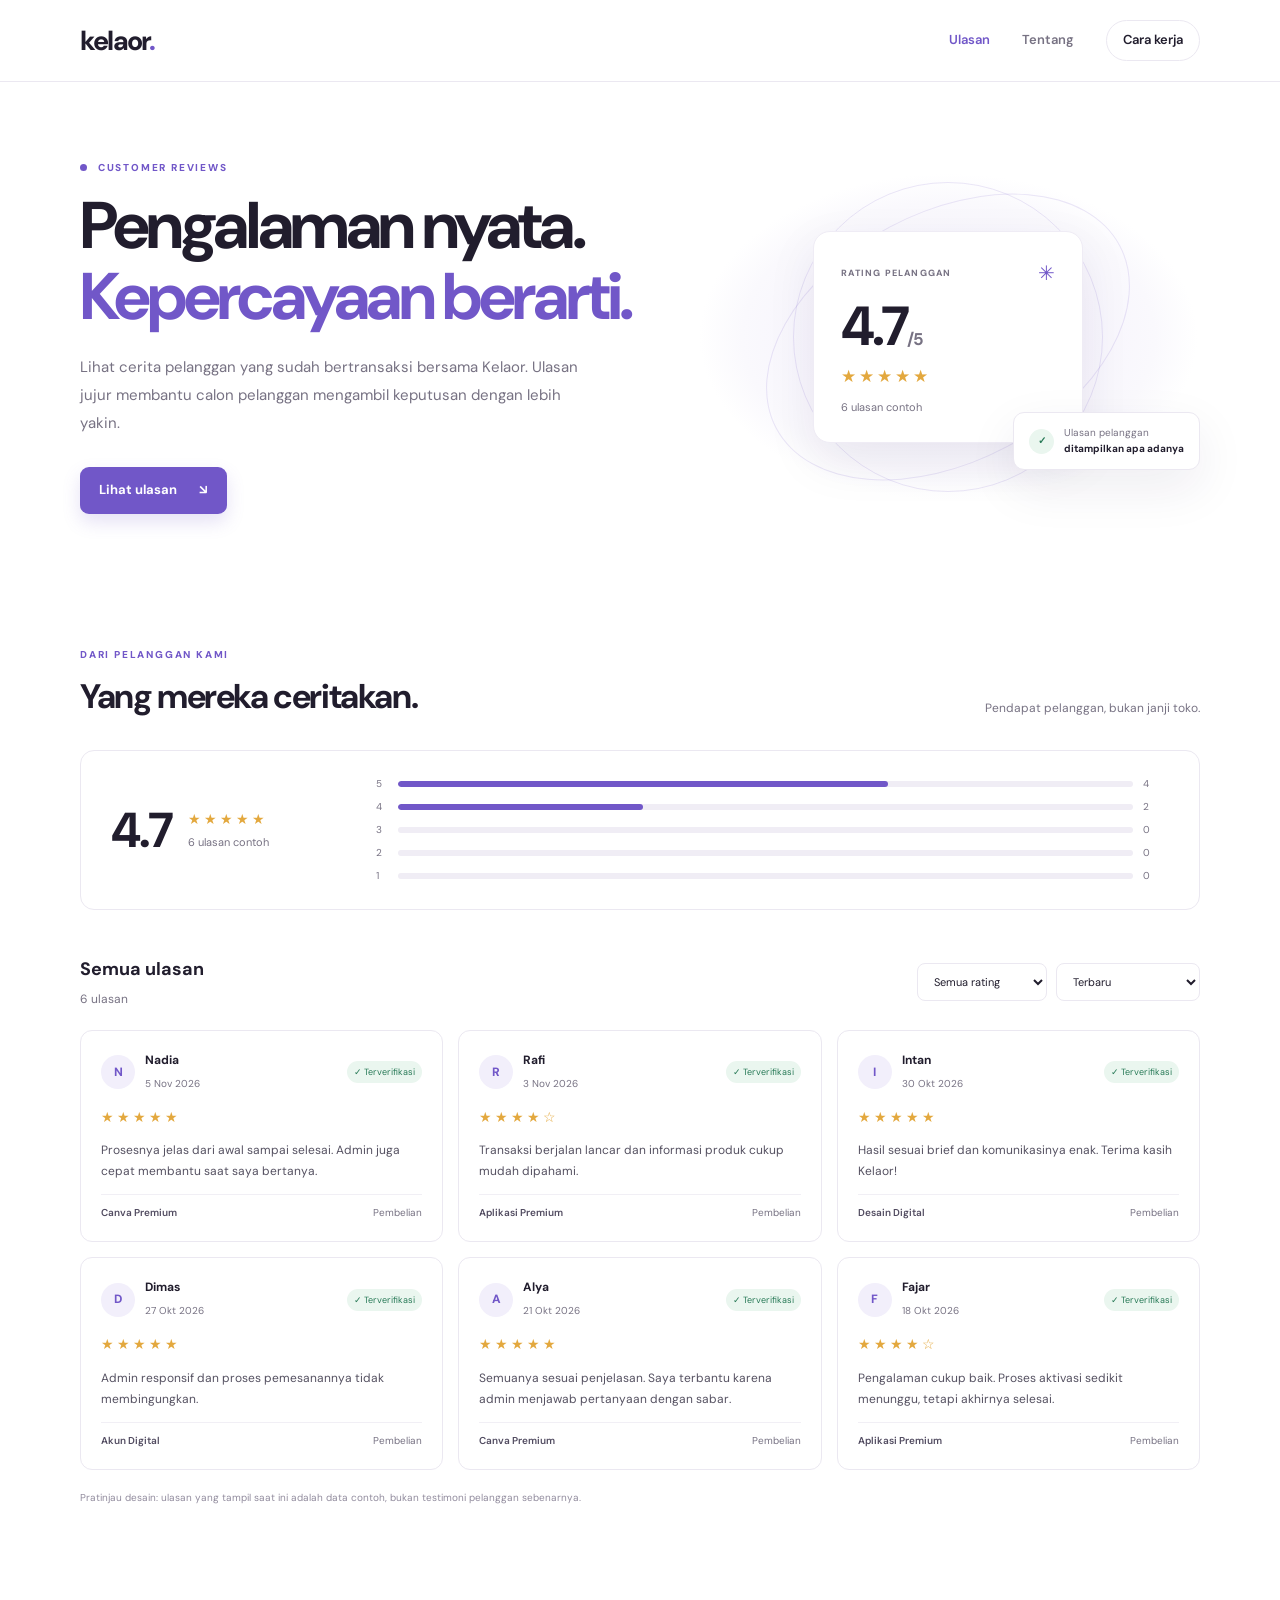
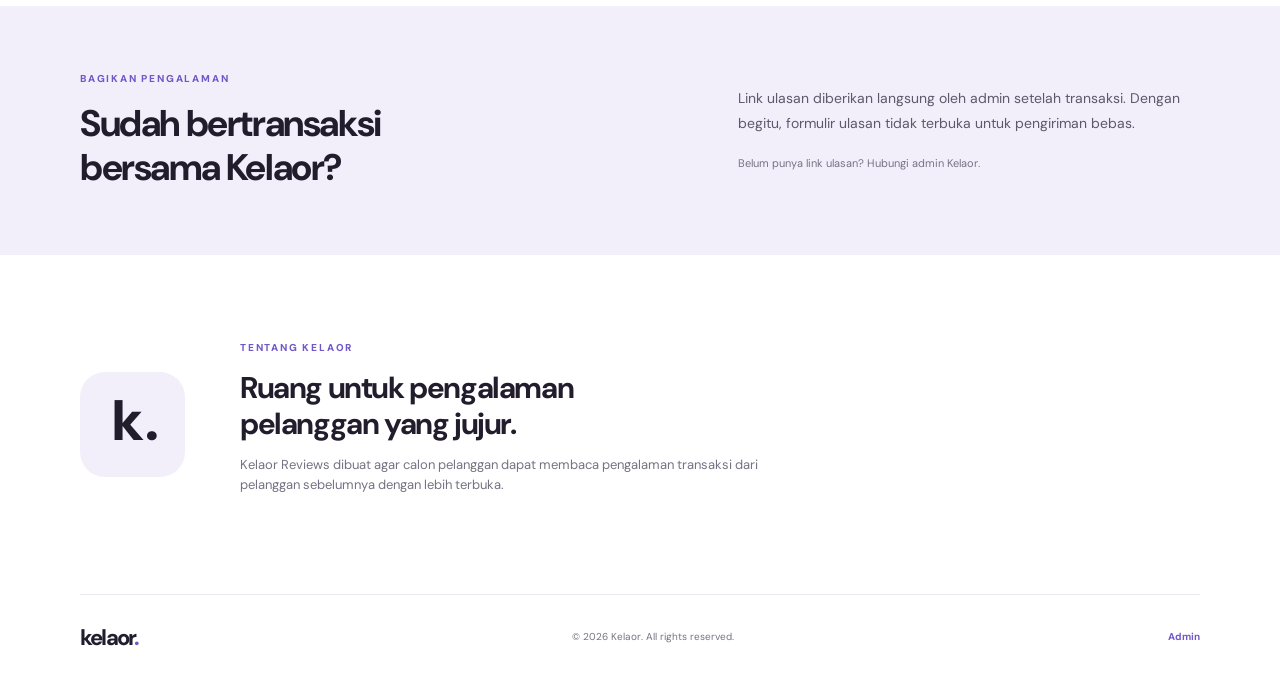
==== index.html @ 6e0f7c02 "Add files via upload" ====
<!doctype html>
<html lang="id">
<head>
  <meta charset="utf-8">
  <meta name="viewport" content="width=device-width, initial-scale=1">
  <meta name="theme-color" content="#7157c8">
  <meta name="description" content="Baca pengalaman pelanggan Kelaor dan lihat ulasan transaksi digital.">
  <title>Ulasan Pelanggan — Kelaor</title>
  <link rel="preconnect" href="https://fonts.googleapis.com">
  <link rel="preconnect" href="https://fonts.gstatic.com" crossorigin>
  <link href="https://fonts.googleapis.com/css2?family=DM+Sans:wght@400;500;600;700;800&display=swap" rel="stylesheet">
  <link rel="stylesheet" href="css/style.css">
  <script src="js/data.js" defer></script>
  <script src="js/reviews.js" defer></script>
</head>
<body>
  <header class="site-header">
    <a class="brand" href="index.html" aria-label="Kelaor, halaman utama">kelaor<span>.</span></a>
    <nav class="header-nav" aria-label="Navigasi utama">
      <a class="active" href="#ulasan">Ulasan</a>
      <a href="#tentang">Tentang</a>
      <a class="nav-cta" href="#cara-kerja">Cara kerja</a>
    </nav>
  </header>

  <main>
    <section class="hero page-wrap">
      <div class="hero-copy">
        <p class="eyebrow"><span class="eyebrow-dot"></span> CUSTOMER REVIEWS</p>
        <h1>Pengalaman nyata.<br><span>Kepercayaan berarti.</span></h1>
        <p class="hero-description">Lihat cerita pelanggan yang sudah bertransaksi bersama Kelaor. Ulasan jujur membantu calon pelanggan mengambil keputusan dengan lebih yakin.</p>
        <a class="button button-primary" href="#ulasan">Lihat ulasan <span aria-hidden="true">↘</span></a>
      </div>
      <div class="hero-art" aria-label="Ringkasan penilaian pelanggan">
        <div class="art-orbit orbit-one"></div>
        <div class="art-orbit orbit-two"></div>
        <div class="rating-card">
          <div class="rating-card-top"><span class="mini-label">RATING PELANGGAN</span><span class="rating-icon">✳</span></div>
          <div class="rating-number" id="hero-average">—<span>/5</span></div>
          <div class="stars stars-large" aria-label="Rating rata-rata">★★★★★</div>
          <p id="hero-count">Memuat ulasan...</p>
        </div>
        <div class="floating-note"><span class="note-check">✓</span><span>Ulasan pelanggan<br><strong>ditampilkan apa adanya</strong></span></div>
      </div>
    </section>

    <section class="page-wrap review-section" id="ulasan">
      <div class="section-heading">
        <div><p class="eyebrow">DARI PELANGGAN KAMI</p><h2>Yang mereka ceritakan.</h2></div>
        <span class="section-side-note">Pendapat pelanggan, bukan janji toko.</span>
      </div>

      <div class="review-summary">
        <div class="summary-score">
          <strong id="average-rating">—</strong>
          <div><div class="stars">★★★★★</div><span id="total-reviews">Memuat...</span></div>
        </div>
        <div class="rating-bars" id="rating-bars" aria-label="Distribusi rating"></div>
      </div>

      <div class="reviews-toolbar">
        <div><h3>Semua ulasan</h3><span class="muted" id="result-count">—</span></div>
        <div class="toolbar-controls">
          <label class="sr-only" for="rating-filter">Filter rating</label>
          <select id="rating-filter">
            <option value="all">Semua rating</option>
            <option value="5">5 bintang</option><option value="4">4 bintang</option>
            <option value="3">3 bintang</option><option value="2">2 bintang</option>
            <option value="1">1 bintang</option>
          </select>
          <label class="sr-only" for="sort-reviews">Urutkan ulasan</label>
          <select id="sort-reviews">
            <option value="newest">Terbaru</option>
            <option value="highest">Rating tertinggi</option>
            <option value="lowest">Rating terendah</option>
          </select>
        </div>
      </div>
      <div class="review-grid" id="review-list" aria-live="polite"></div>
      <p class="empty-state hidden" id="empty-state">Belum ada ulasan untuk filter ini.</p>
      <p class="demo-note">Pratinjau desain: ulasan yang tampil saat ini adalah data contoh, bukan testimoni pelanggan sebenarnya.</p>
    </section>

    <section class="how-section" id="cara-kerja">
      <div class="page-wrap how-inner">
        <div><p class="eyebrow">BAGIKAN PENGALAMAN</p><h2>Sudah bertransaksi<br>bersama Kelaor?</h2></div>
        <div class="how-copy"><p>Link ulasan diberikan langsung oleh admin setelah transaksi. Dengan begitu, formulir ulasan tidak terbuka untuk pengiriman bebas.</p><span class="muted">Belum punya link ulasan? Hubungi admin Kelaor.</span></div>
      </div>
    </section>

    <section class="page-wrap about-section" id="tentang">
      <div class="about-mark">k .<span></span></div>
      <div><p class="eyebrow">TENTANG KELAOR</p><h2>Ruang untuk pengalaman<br>pelanggan yang jujur.</h2><p class="about-text">Kelaor Reviews dibuat agar calon pelanggan dapat membaca pengalaman transaksi dari pelanggan sebelumnya dengan lebih terbuka.</p></div>
    </section>
  </main>

  <footer class="site-footer page-wrap"><a class="brand" href="#">kelaor<span>.</span></a><span>© <span id="year"></span> Kelaor. All rights reserved.</span><a href="admin.html">Admin</a></footer>
</body>
</html>
---- css/style.css ----
/* Kelaor Reviews — Fase 1 frontend */
:root{--ink:#211d2d;--muted:#777283;--purple:#7157c8;--purple-dark:#5d43b3;--lavender:#f2effb;--line:#ebe8f1;--surface:#fff;--soft:#faf9fc;--green:#287a57;--green-bg:#eaf6ef;--amber:#e3a83e;--shadow:0 18px 50px rgba(43,31,76,.08)}
*{box-sizing:border-box}html{scroll-behavior:smooth}body{margin:0;background:var(--surface);color:var(--ink);font-family:"DM Sans",Arial,sans-serif;font-size:15px;line-height:1.6}a{color:inherit;text-decoration:none}button,input,textarea,select{font:inherit}.page-wrap{width:min(1120px,calc(100% - 48px));margin-inline:auto}.site-header{height:82px;padding:0 max(24px,calc((100vw - 1120px)/2));display:flex;align-items:center;justify-content:space-between;border-bottom:1px solid var(--line);background:#fff}.brand{font-size:27px;font-weight:800;letter-spacing:-1.8px}.brand span,.about-mark span{color:var(--purple)}.header-nav{display:flex;align-items:center;gap:32px;font-size:13px;font-weight:600;color:var(--muted)}.header-nav a:hover,.header-nav .active{color:var(--purple)}.header-nav .nav-cta{border:1px solid var(--line);border-radius:99px;padding:9px 16px;color:var(--ink)}
.hero{min-height:510px;display:grid;grid-template-columns:1.05fr .95fr;align-items:center;gap:60px;padding-block:76px}.eyebrow{margin:0 0 14px;color:var(--purple);font-size:10px;font-weight:800;letter-spacing:1.8px}.eyebrow-dot{display:inline-block;width:7px;height:7px;background:var(--purple);border-radius:50%;margin-right:7px}.hero h1,.form-intro h1{font-size:clamp(42px,5.2vw,66px);line-height:1.08;letter-spacing:-3.4px;margin:0 0 22px;font-weight:700}.hero h1 span{color:var(--purple)}.hero-description{max-width:500px;color:var(--muted);font-size:15px;line-height:1.85;margin:0 0 30px}.button{display:inline-flex;align-items:center;justify-content:center;gap:22px;border:0;border-radius:9px;padding:13px 19px;font-size:13px;font-weight:700;cursor:pointer;transition:.2s}.button-primary{background:var(--purple);color:white;box-shadow:0 8px 18px rgba(113,87,200,.18)}.button-primary:hover{background:var(--purple-dark);transform:translateY(-1px)}.button-outline{background:white;color:var(--ink);border:1px solid var(--line)}.button-full{width:100%}
.hero-art{height:330px;position:relative;display:grid;place-items:center;background:radial-gradient(ellipse at center,#f1edfc 0%,#faf9fd 58%,transparent 70%)}.art-orbit{position:absolute;border:1px solid rgba(113,87,200,.14);border-radius:50%;width:310px;height:310px}.orbit-two{width:390px;height:250px;transform:rotate(-28deg)}.rating-card{position:relative;width:270px;padding:25px 27px;background:white;border:1px solid #efecf5;border-radius:17px;box-shadow:var(--shadow)}.rating-card-top{display:flex;justify-content:space-between;align-items:center}.mini-label{font-size:9px;letter-spacing:1.2px;color:var(--muted);font-weight:800}.rating-icon{color:var(--purple);font-size:20px}.rating-number{font-size:55px;letter-spacing:-3px;font-weight:700;line-height:1.35}.rating-number span{font-size:17px;color:var(--muted);letter-spacing:0}.stars{color:var(--amber);letter-spacing:3px;font-size:14px}.stars-large{font-size:17px}.rating-card p{font-size:11px;color:var(--muted);margin:9px 0 0}.floating-note{position:absolute;right:0;bottom:32px;display:flex;align-items:center;gap:10px;padding:12px 15px;background:white;border:1px solid var(--line);border-radius:11px;box-shadow:var(--shadow);font-size:10px;color:var(--muted)}.floating-note strong{color:var(--ink)}.note-check{width:25px;height:25px;display:grid;place-items:center;border-radius:50%;background:var(--green-bg);color:var(--green);font-weight:800}
.review-section{padding-block:55px 90px}.section-heading,.reviews-toolbar,.admin-section-heading{display:flex;justify-content:space-between;align-items:end;gap:20px}.section-heading h2,.how-inner h2,.about-section h2,.admin-section h2{font-size:34px;line-height:1.2;letter-spacing:-1.4px;margin:0}.section-side-note,.muted{font-size:12px;color:var(--muted)}.review-summary{margin-top:32px;padding:25px 30px;border:1px solid var(--line);border-radius:14px;display:grid;grid-template-columns:230px 1fr;gap:35px;align-items:center}.summary-score{display:flex;align-items:center;gap:16px}.summary-score>strong{font-size:49px;letter-spacing:-2px}.summary-score span{display:block;color:var(--muted);font-size:11px;margin-top:3px}.rating-bars{display:grid;gap:7px}.rating-row{display:grid;grid-template-columns:12px 1fr 26px;gap:10px;align-items:center;font-size:10px;color:var(--muted)}.bar-track{height:6px;background:#f0edf5;border-radius:99px;overflow:hidden}.bar-fill{height:100%;background:var(--purple);border-radius:99px}.reviews-toolbar{margin-top:45px;align-items:center}.reviews-toolbar h3{font-size:18px;margin:0 0 2px}.toolbar-controls{display:flex;gap:9px}.toolbar-controls select{border:1px solid var(--line);background:white;color:var(--ink);border-radius:8px;padding:10px 30px 10px 12px;font-size:11px;outline-color:var(--purple)}.review-grid{display:grid;grid-template-columns:repeat(3,1fr);gap:15px;margin-top:20px}.review-card{border:1px solid var(--line);border-radius:12px;padding:20px;min-height:190px;display:flex;flex-direction:column;gap:12px;transition:.2s}.review-card:hover{border-color:#d8d0ef;box-shadow:0 10px 30px rgba(43,31,76,.05)}.review-card-top{display:flex;justify-content:space-between;align-items:center;gap:10px}.customer{display:flex;align-items:center;gap:10px}.avatar{width:34px;height:34px;border-radius:50%;display:grid;place-items:center;background:var(--lavender);color:var(--purple);font-size:12px;font-weight:800}.customer strong{display:block;font-size:12px}.customer small,.review-date{font-size:10px;color:var(--muted)}.verified{font-size:9px;color:var(--green);background:var(--green-bg);border-radius:99px;padding:4px 7px;white-space:nowrap}.review-comment{font-size:12px;color:#555161;line-height:1.75;margin:0;flex:1}.review-card-footer{padding-top:10px;border-top:1px solid #f1eff5;display:flex;justify-content:space-between;gap:10px;font-size:10px;color:var(--muted)}.review-card-footer strong{font-weight:600;color:#514b60}.empty-state{text-align:center;color:var(--muted);padding:35px}.hidden{display:none!important}.demo-note{font-size:10px;color:#918b9d;margin-top:20px}
.how-section{background:var(--lavender);padding:65px 0}.how-inner{display:grid;grid-template-columns:1fr .8fr;gap:80px;align-items:center}.how-inner h2{font-size:37px}.how-copy p{font-size:14px;color:#5e586b;line-height:1.8;margin-top:0}.how-copy .muted{font-size:11px}.about-section{display:flex;align-items:center;gap:55px;padding-block:85px}.about-mark{width:105px;height:105px;border-radius:25px;background:var(--lavender);display:grid;place-items:center;font-size:57px;font-weight:800;letter-spacing:-5px;color:var(--ink);flex:none}.about-section h2{font-size:30px}.about-text{max-width:560px;color:var(--muted);font-size:13px}.site-footer{min-height:85px;border-top:1px solid var(--line);display:flex;align-items:center;justify-content:space-between;color:var(--muted);font-size:10px}.site-footer .brand{color:var(--ink);font-size:22px}.site-footer>a:last-child{color:var(--purple);font-weight:700}
.form-page{background:var(--soft);min-height:100vh}.back-link{font-size:12px;color:var(--muted)}.form-shell{width:min(590px,calc(100% - 36px));margin:60px auto 85px}.form-intro{text-align:center;margin-bottom:30px}.form-intro h1{font-size:43px;letter-spacing:-2px;margin-bottom:12px}.form-intro>p:last-child{max-width:460px;margin:auto;color:var(--muted);font-size:13px}.review-form{background:white;border:1px solid var(--line);border-radius:16px;padding:28px;box-shadow:var(--shadow)}.form-demo-alert,.admin-preview-alert{padding:12px 14px;border-radius:8px;background:#fff7e8;color:#805d20;font-size:11px;line-height:1.6;margin-bottom:22px}.field{display:grid;gap:7px;margin-bottom:19px}.field label,.rating-field legend{font-size:12px;font-weight:700}.field input,.field textarea{width:100%;border:1px solid var(--line);border-radius:8px;padding:12px 13px;outline:none;font-size:12px;background:white;color:var(--ink)}.field input:focus,.field textarea:focus{border-color:var(--purple);box-shadow:0 0 0 3px rgba(113,87,200,.1)}.field textarea{resize:vertical}.field-hint{font-size:10px;color:var(--muted)}.rating-field{border:0;padding:0;margin:0 0 20px}.star-picker{display:flex;flex-direction:row-reverse;justify-content:flex-end;gap:4px;margin:7px 0}.star-picker input{position:absolute;opacity:0;pointer-events:none}.star-picker label{font-size:31px;color:#ddd8e8;cursor:pointer;line-height:1.4}.star-picker label:hover,.star-picker label:hover~label,.star-picker input:checked~label{color:var(--amber)}.star-picker input:focus-visible+label{outline:2px solid var(--purple);outline-offset:3px}.consent{display:flex;align-items:flex-start;gap:9px;color:var(--muted);font-size:10px;line-height:1.6;margin:18px 0}.consent input{accent-color:var(--purple);margin-top:3px}.form-feedback{font-size:11px;text-align:center;color:var(--green);margin-bottom:0}.form-page .site-footer{background:var(--soft)}.sr-only{position:absolute;width:1px;height:1px;padding:0;margin:-1px;overflow:hidden;clip:rect(0,0,0,0);white-space:nowrap;border:0}
.admin-page{background:#faf9fc;min-height:100vh}.admin-sidebar{position:fixed;inset:0 auto 0 0;width:225px;background:white;border-right:1px solid var(--line);padding:25px 18px;display:flex;flex-direction:column;z-index:2}.admin-sidebar .brand{padding:0 10px 40px}.sidebar-label{font-size:9px;font-weight:800;letter-spacing:1.4px;color:#a19bab;padding:0 10px}.sidebar-link{padding:11px 12px;border-radius:8px;color:var(--muted);font-size:13px;display:flex;gap:12px;align-items:center;margin:2px 0}.sidebar-link.selected{background:var(--lavender);color:var(--purple);font-weight:700}.sidebar-bottom{margin-top:auto;display:grid;gap:9px;padding:12px 10px;font-size:11px;color:var(--muted)}.sidebar-bottom a{color:var(--purple);font-weight:700}.sidebar-bottom span{font-size:9px}.admin-main{margin-left:225px;padding:32px clamp(22px,4vw,55px);max-width:1500px}.admin-topbar{display:flex;justify-content:space-between;align-items:center;margin-bottom:22px}.admin-topbar h1{font-size:30px;letter-spacing:-1px;margin:0}.admin-topbar .eyebrow{margin-bottom:4px}.admin-avatar{width:37px;height:37px;display:grid;place-items:center;border-radius:50%;background:var(--lavender);color:var(--purple);font-weight:800}.admin-preview-alert{max-width:900px}.stat-grid{display:grid;grid-template-columns:repeat(4,1fr);gap:13px}.stat-card{background:white;border:1px solid var(--line);border-radius:11px;padding:19px}.stat-card span{display:block;font-size:11px;color:var(--muted)}.stat-card strong{display:block;font-size:29px;letter-spacing:-1px;margin:8px 0 1px}.stat-card strong em{font-style:normal;color:var(--amber);font-size:18px}.stat-card small{font-size:9px;color:#a19bab}.admin-section{margin-top:42px}.admin-section-heading{margin-bottom:17px;align-items:center}.admin-section-heading h2{font-size:22px}.admin-section-heading .eyebrow{margin-bottom:5px}.admin-table-wrap{overflow-x:auto;background:white;border:1px solid var(--line);border-radius:11px}.admin-table{width:100%;border-collapse:collapse;text-align:left;white-space:nowrap}.admin-table th{background:#fcfbfd;color:#928b9e;font-size:9px;text-transform:uppercase;letter-spacing:.8px;padding:13px 16px}.admin-table td{padding:14px 16px;border-top:1px solid #f1eff5;font-size:11px}.admin-table td strong,.admin-table td small{display:block}.admin-table td small{font-size:9px;color:var(--muted);margin-top:3px}.status{padding:5px 8px;border-radius:99px;font-size:9px}.status-pending{background:#fff4df;color:#9a6b13}.status-approved{background:var(--green-bg);color:var(--green)}.table-action{border:0;background:none;color:var(--purple);font-size:10px;font-weight:700;cursor:pointer}.link-placeholder{display:flex;gap:16px;align-items:center;padding:22px;background:white;border:1px solid var(--line);border-radius:11px}.link-placeholder-icon{width:42px;height:42px;display:grid;place-items:center;border-radius:10px;background:var(--lavender);color:var(--purple);font-size:20px}.link-placeholder strong{font-size:12px}.link-placeholder p{font-size:11px;color:var(--muted);margin:3px 0 0;max-width:540px}
@media(max-width:800px){.hero{gap:25px;grid-template-columns:1fr  .85fr}.hero h1{font-size:48px}.hero-art{transform:scale(.9)}.review-grid{grid-template-columns:repeat(2,1fr)}.stat-grid{grid-template-columns:repeat(2,1fr)}.admin-sidebar{width:190px}.admin-main{margin-left:190px}.how-inner{gap:30px}}
@media(max-width:600px){.page-wrap{width:calc(100% - 36px)}.site-header{height:68px;padding-inline:18px}.brand{font-size:24px}.header-nav{gap:14px;font-size:11px}.header-nav a:nth-child(2){display:none}.header-nav .nav-cta{padding:7px 10px}.hero{display:flex;flex-direction:column;align-items:stretch;padding-block:58px 35px;gap:15px}.hero h1{font-size:46px;letter-spacing:-2.5px}.hero-description{font-size:13px}.hero-art{height:280px;transform:none}.art-orbit{width:260px;height:260px}.orbit-two{width:310px;height:210px}.rating-card{width:245px;padding:20px 23px}.floating-note{right:0;bottom:12px}.review-section{padding-block:40px 65px}.section-heading{align-items:start;flex-direction:column;gap:5px}.section-heading h2{font-size:29px}.review-summary{grid-template-columns:1fr;gap:20px;padding:20px}.summary-score>strong{font-size:42px}.reviews-toolbar{align-items:start;flex-direction:column;gap:13px;margin-top:35px}.toolbar-controls{width:100%}.toolbar-controls select{flex:1;min-width:0;padding:10px 7px;font-size:10px}.review-grid{grid-template-columns:1fr}.review-card{min-height:165px}.how-section{padding:48px 0}.how-inner{grid-template-columns:1fr;gap:15px}.how-inner h2{font-size:32px}.about-section{padding-block:60px;gap:20px;align-items:flex-start}.about-mark{width:65px;height:65px;border-radius:17px;font-size:38px}.about-section h2{font-size:24px}.about-text{font-size:11px}.site-footer{min-height:75px}.site-footer>span{font-size:9px}.form-shell{margin-top:42px}.form-intro h1{font-size:36px}.review-form{padding:20px}.admin-sidebar{position:static;width:auto;height:auto;padding:13px 18px;display:flex;flex-direction:row;align-items:center;gap:15px;border-right:0;border-bottom:1px solid var(--line)}.admin-sidebar .brand{padding:0}.sidebar-label,.sidebar-bottom{display:none}.sidebar-link{font-size:10px;padding:8px}.sidebar-link span{display:none}.admin-main{margin:0;padding:23px 16px}.admin-topbar h1{font-size:25px}.stat-grid{gap:8px}.stat-card{padding:13px}.stat-card strong{font-size:25px}.admin-section-heading{align-items:flex-start}.admin-section-heading .button{padding:10px;font-size:10px}.link-placeholder{align-items:flex-start;padding:15px}}
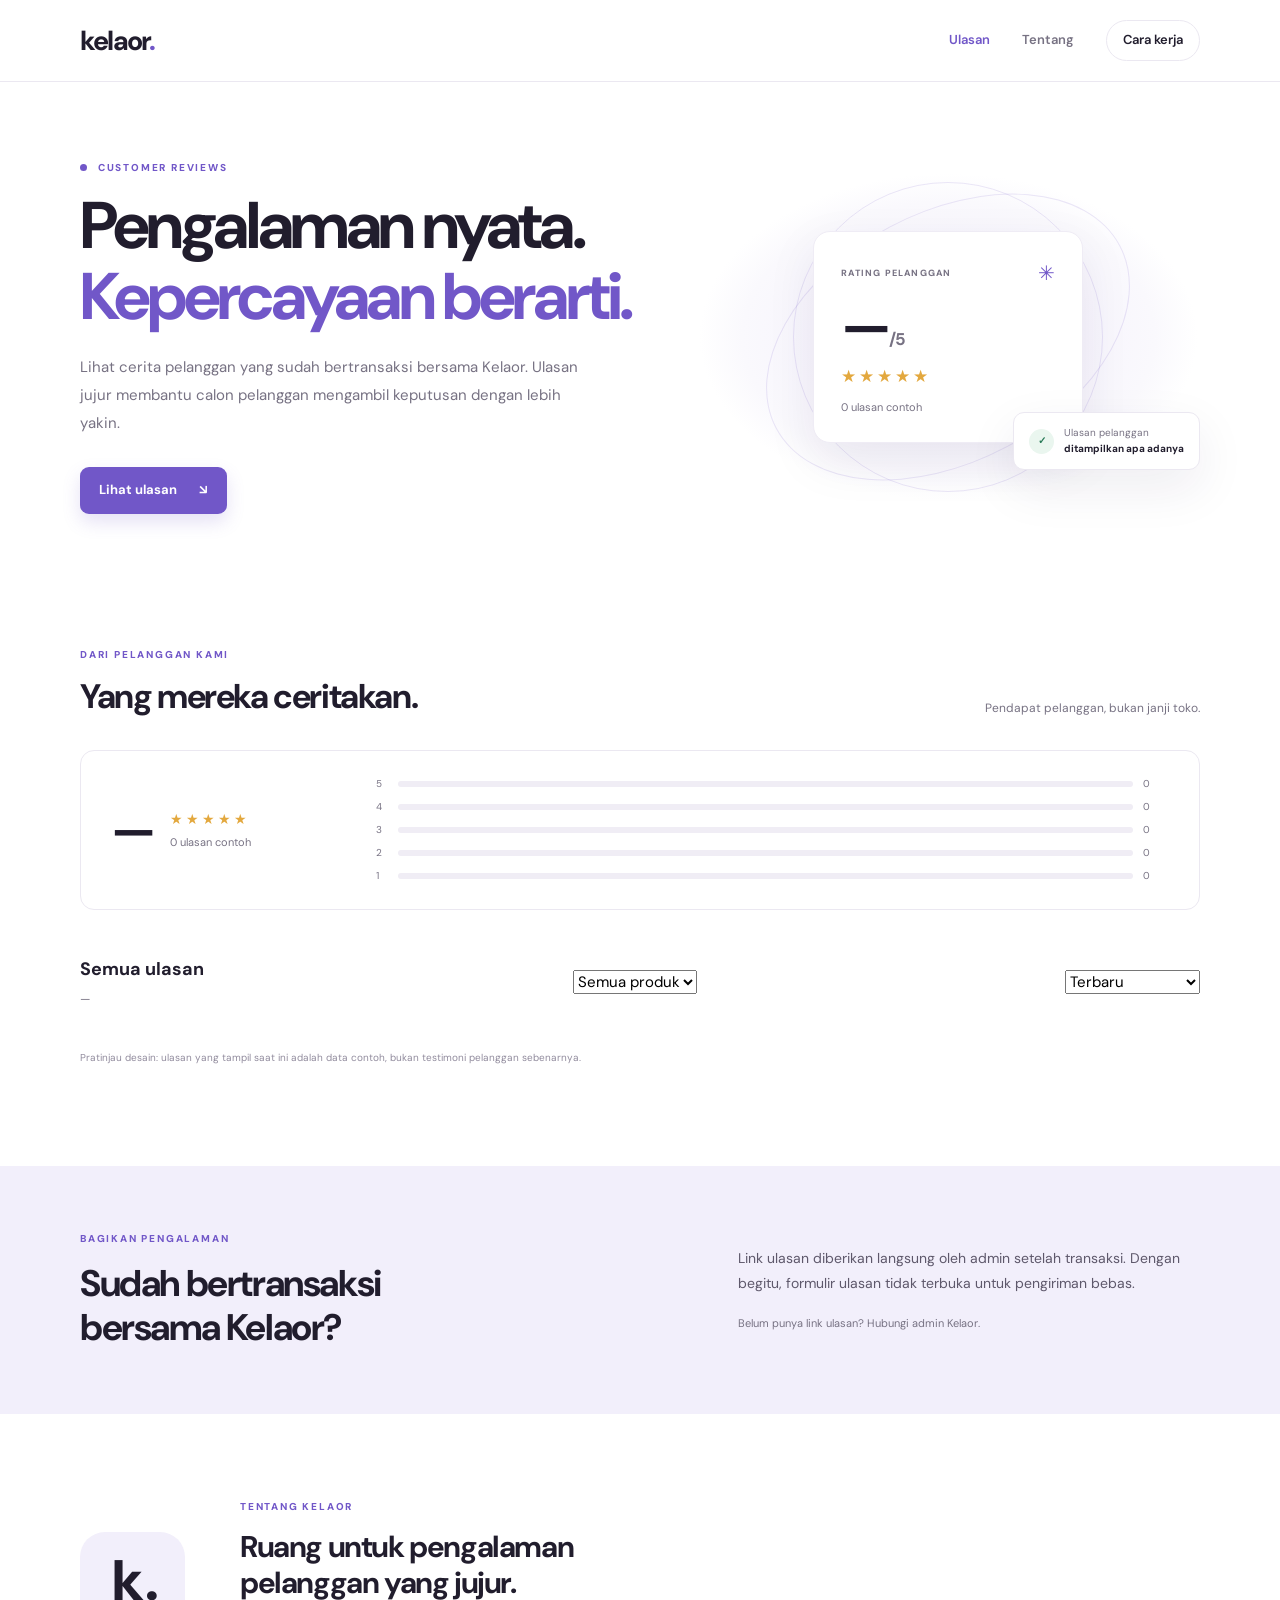
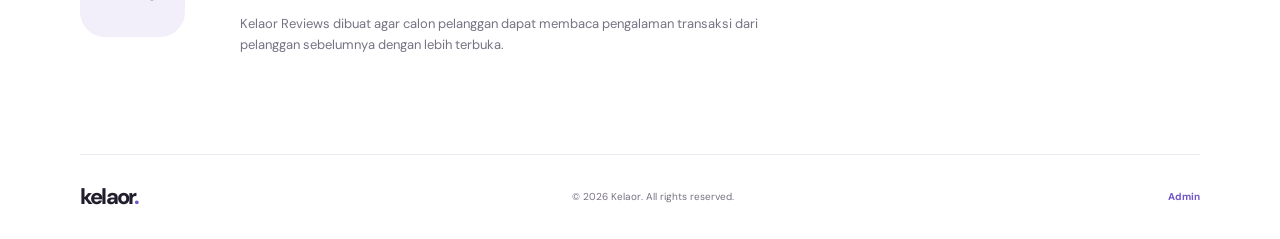
==== commit f7209c5a: "Update index.html" ====
--- a/index.html
+++ b/index.html
@@ -10,7 +10,6 @@
   <link rel="preconnect" href="https://fonts.gstatic.com" crossorigin>
   <link href="https://fonts.googleapis.com/css2?family=DM+Sans:wght@400;500;600;700;800&display=swap" rel="stylesheet">
   <link rel="stylesheet" href="css/style.css">
-  <script src="js/data.js" defer></script>
   <script src="js/reviews.js" defer></script>
 </head>
 <body>
@@ -60,14 +59,10 @@
 
       <div class="reviews-toolbar">
         <div><h3>Semua ulasan</h3><span class="muted" id="result-count">—</span></div>
-        <div class="toolbar-controls">
-          <label class="sr-only" for="rating-filter">Filter rating</label>
-          <select id="rating-filter">
-            <option value="all">Semua rating</option>
-            <option value="5">5 bintang</option><option value="4">4 bintang</option>
-            <option value="3">3 bintang</option><option value="2">2 bintang</option>
-            <option value="1">1 bintang</option>
-          </select>
+        <label class="sr-only" for="product-filter">Filter produk</label>
+        <select id="product-filter">
+        <option value="all">Semua produk</option>
+         </select>
           <label class="sr-only" for="sort-reviews">Urutkan ulasan</label>
           <select id="sort-reviews">
             <option value="newest">Terbaru</option>
--- a/css/style.css
+++ b/css/style.css
@@ -9,3 +9,245 @@
 .admin-page{background:#faf9fc;min-height:100vh}.admin-sidebar{position:fixed;inset:0 auto 0 0;width:225px;background:white;border-right:1px solid var(--line);padding:25px 18px;display:flex;flex-direction:column;z-index:2}.admin-sidebar .brand{padding:0 10px 40px}.sidebar-label{font-size:9px;font-weight:800;letter-spacing:1.4px;color:#a19bab;padding:0 10px}.sidebar-link{padding:11px 12px;border-radius:8px;color:var(--muted);font-size:13px;display:flex;gap:12px;align-items:center;margin:2px 0}.sidebar-link.selected{background:var(--lavender);color:var(--purple);font-weight:700}.sidebar-bottom{margin-top:auto;display:grid;gap:9px;padding:12px 10px;font-size:11px;color:var(--muted)}.sidebar-bottom a{color:var(--purple);font-weight:700}.sidebar-bottom span{font-size:9px}.admin-main{margin-left:225px;padding:32px clamp(22px,4vw,55px);max-width:1500px}.admin-topbar{display:flex;justify-content:space-between;align-items:center;margin-bottom:22px}.admin-topbar h1{font-size:30px;letter-spacing:-1px;margin:0}.admin-topbar .eyebrow{margin-bottom:4px}.admin-avatar{width:37px;height:37px;display:grid;place-items:center;border-radius:50%;background:var(--lavender);color:var(--purple);font-weight:800}.admin-preview-alert{max-width:900px}.stat-grid{display:grid;grid-template-columns:repeat(4,1fr);gap:13px}.stat-card{background:white;border:1px solid var(--line);border-radius:11px;padding:19px}.stat-card span{display:block;font-size:11px;color:var(--muted)}.stat-card strong{display:block;font-size:29px;letter-spacing:-1px;margin:8px 0 1px}.stat-card strong em{font-style:normal;color:var(--amber);font-size:18px}.stat-card small{font-size:9px;color:#a19bab}.admin-section{margin-top:42px}.admin-section-heading{margin-bottom:17px;align-items:center}.admin-section-heading h2{font-size:22px}.admin-section-heading .eyebrow{margin-bottom:5px}.admin-table-wrap{overflow-x:auto;background:white;border:1px solid var(--line);border-radius:11px}.admin-table{width:100%;border-collapse:collapse;text-align:left;white-space:nowrap}.admin-table th{background:#fcfbfd;color:#928b9e;font-size:9px;text-transform:uppercase;letter-spacing:.8px;padding:13px 16px}.admin-table td{padding:14px 16px;border-top:1px solid #f1eff5;font-size:11px}.admin-table td strong,.admin-table td small{display:block}.admin-table td small{font-size:9px;color:var(--muted);margin-top:3px}.status{padding:5px 8px;border-radius:99px;font-size:9px}.status-pending{background:#fff4df;color:#9a6b13}.status-approved{background:var(--green-bg);color:var(--green)}.table-action{border:0;background:none;color:var(--purple);font-size:10px;font-weight:700;cursor:pointer}.link-placeholder{display:flex;gap:16px;align-items:center;padding:22px;background:white;border:1px solid var(--line);border-radius:11px}.link-placeholder-icon{width:42px;height:42px;display:grid;place-items:center;border-radius:10px;background:var(--lavender);color:var(--purple);font-size:20px}.link-placeholder strong{font-size:12px}.link-placeholder p{font-size:11px;color:var(--muted);margin:3px 0 0;max-width:540px}
 @media(max-width:800px){.hero{gap:25px;grid-template-columns:1fr  .85fr}.hero h1{font-size:48px}.hero-art{transform:scale(.9)}.review-grid{grid-template-columns:repeat(2,1fr)}.stat-grid{grid-template-columns:repeat(2,1fr)}.admin-sidebar{width:190px}.admin-main{margin-left:190px}.how-inner{gap:30px}}
 @media(max-width:600px){.page-wrap{width:calc(100% - 36px)}.site-header{height:68px;padding-inline:18px}.brand{font-size:24px}.header-nav{gap:14px;font-size:11px}.header-nav a:nth-child(2){display:none}.header-nav .nav-cta{padding:7px 10px}.hero{display:flex;flex-direction:column;align-items:stretch;padding-block:58px 35px;gap:15px}.hero h1{font-size:46px;letter-spacing:-2.5px}.hero-description{font-size:13px}.hero-art{height:280px;transform:none}.art-orbit{width:260px;height:260px}.orbit-two{width:310px;height:210px}.rating-card{width:245px;padding:20px 23px}.floating-note{right:0;bottom:12px}.review-section{padding-block:40px 65px}.section-heading{align-items:start;flex-direction:column;gap:5px}.section-heading h2{font-size:29px}.review-summary{grid-template-columns:1fr;gap:20px;padding:20px}.summary-score>strong{font-size:42px}.reviews-toolbar{align-items:start;flex-direction:column;gap:13px;margin-top:35px}.toolbar-controls{width:100%}.toolbar-controls select{flex:1;min-width:0;padding:10px 7px;font-size:10px}.review-grid{grid-template-columns:1fr}.review-card{min-height:165px}.how-section{padding:48px 0}.how-inner{grid-template-columns:1fr;gap:15px}.how-inner h2{font-size:32px}.about-section{padding-block:60px;gap:20px;align-items:flex-start}.about-mark{width:65px;height:65px;border-radius:17px;font-size:38px}.about-section h2{font-size:24px}.about-text{font-size:11px}.site-footer{min-height:75px}.site-footer>span{font-size:9px}.form-shell{margin-top:42px}.form-intro h1{font-size:36px}.review-form{padding:20px}.admin-sidebar{position:static;width:auto;height:auto;padding:13px 18px;display:flex;flex-direction:row;align-items:center;gap:15px;border-right:0;border-bottom:1px solid var(--line)}.admin-sidebar .brand{padding:0}.sidebar-label,.sidebar-bottom{display:none}.sidebar-link{font-size:10px;padding:8px}.sidebar-link span{display:none}.admin-main{margin:0;padding:23px 16px}.admin-topbar h1{font-size:25px}.stat-grid{gap:8px}.stat-card{padding:13px}.stat-card strong{font-size:25px}.admin-section-heading{align-items:flex-start}.admin-section-heading .button{padding:10px;font-size:10px}.link-placeholder{align-items:flex-start;padding:15px}}
+
+/* KELAOR ADMIN DASHBOARD */
+
+.admin-page {
+  min-height: 100vh;
+}
+
+.admin-container {
+  width: min(1100px, calc(100% - 36px));
+  margin: 0 auto;
+  padding: 40px 0;
+}
+
+.admin-page [hidden] {
+  display: none !important;
+}
+
+.admin-login {
+  min-height: 80vh;
+  display: flex;
+  flex-direction: column;
+  align-items: center;
+  justify-content: center;
+  gap: 28px;
+}
+
+.admin-login-card {
+  width: min(420px, 100%);
+  padding: 32px;
+  background: #fff;
+  border: 1px solid #eee9f7;
+  border-radius: 20px;
+  box-shadow: 0 15px 45px rgba(40, 25, 80, 0.07);
+}
+
+.admin-login-card h1 {
+  margin: 8px 0;
+}
+
+.admin-login-card form {
+  display: grid;
+  gap: 12px;
+  margin-top: 26px;
+}
+
+.admin-login-card label {
+  font-weight: 600;
+  font-size: 14px;
+}
+
+.admin-login-card input,
+#review-filter {
+  width: 100%;
+  min-height: 46px;
+  padding: 0 14px;
+  border: 1px solid #ded8e9;
+  border-radius: 10px;
+  background: #fff;
+  font: inherit;
+}
+
+.admin-login-card input:focus,
+#review-filter:focus {
+  outline: 2px solid #7157c8;
+  outline-offset: 2px;
+}
+
+.admin-login-card button {
+  width: 100%;
+  margin-top: 8px;
+}
+
+.admin-back-link,
+.admin-footer a {
+  color: #7157c8;
+  text-decoration: none;
+  font-size: 14px;
+}
+
+.admin-dashboard-header {
+  display: flex;
+  justify-content: space-between;
+  align-items: center;
+  gap: 20px;
+  margin-bottom: 30px;
+}
+
+.admin-dashboard-header h1 {
+  margin: 8px 0;
+}
+
+.admin-header-actions {
+  display: flex;
+  gap: 10px;
+  flex-wrap: wrap;
+}
+
+.admin-message {
+  min-height: 20px;
+  margin: 12px 0;
+  font-size: 14px;
+}
+
+.admin-message[data-type="error"] {
+  color: #b42318;
+}
+
+.admin-message[data-type="success"] {
+  color: #16804a;
+}
+
+.admin-reviews-section {
+  margin-top: 38px;
+}
+
+.admin-section-heading {
+  display: flex;
+  justify-content: space-between;
+  align-items: center;
+  gap: 18px;
+  margin-bottom: 20px;
+}
+
+.admin-section-heading h2 {
+  margin: 5px 0;
+}
+
+.admin-section-heading #review-filter {
+  width: auto;
+  min-width: 170px;
+}
+
+.admin-reviews-list {
+  display: grid;
+  gap: 16px;
+}
+
+.admin-review-card {
+  padding: 22px;
+  border: 1px solid #eee9f7;
+  border-radius: 16px;
+  background: #fff;
+}
+
+.admin-review-header {
+  display: flex;
+  align-items: center;
+  justify-content: space-between;
+  gap: 15px;
+}
+
+.admin-review-header > div {
+  display: grid;
+  gap: 4px;
+}
+
+.admin-review-header small {
+  color: #777;
+  font-size: 12px;
+}
+
+.admin-review-card h3 {
+  margin: 18px 0 6px;
+  font-size: 17px;
+}
+
+.admin-review-rating {
+  color: #e5a329;
+  letter-spacing: 2px;
+}
+
+.admin-review-comment {
+  margin: 12px 0 18px;
+  color: #555;
+  line-height: 1.7;
+  white-space: pre-wrap;
+  overflow-wrap: anywhere;
+}
+
+.admin-review-actions {
+  display: flex;
+  flex-wrap: wrap;
+  gap: 9px;
+}
+
+.button-danger {
+  border: 1px solid #f0caca;
+  color: #b42318;
+  background: #fff;
+}
+
+.button-danger:hover {
+  background: #fff3f2;
+}
+
+.admin-empty {
+  padding: 30px 18px;
+  text-align: center;
+  color: #777;
+  border: 1px dashed #ded8e9;
+  border-radius: 14px;
+}
+
+.admin-footer {
+  display: flex;
+  justify-content: space-between;
+  gap: 15px;
+  margin-top: 45px;
+  padding-top: 20px;
+  border-top: 1px solid #eee9f7;
+  color: #777;
+  font-size: 13px;
+}
+
+@media (max-width: 650px) {
+  .admin-container {
+    width: min(100% - 24px, 1100px);
+    padding: 24px 0;
+  }
+
+  .admin-dashboard-header,
+  .admin-section-heading {
+    align-items: flex-start;
+    flex-direction: column;
+  }
+
+  .admin-header-actions {
+    width: 100%;
+  }
+
+  .admin-header-actions button {
+    flex: 1;
+  }
+
+  .admin-review-card {
+    padding: 17px;
+  }
+
+  .admin-footer {
+    flex-direction: column;
+  }
+}
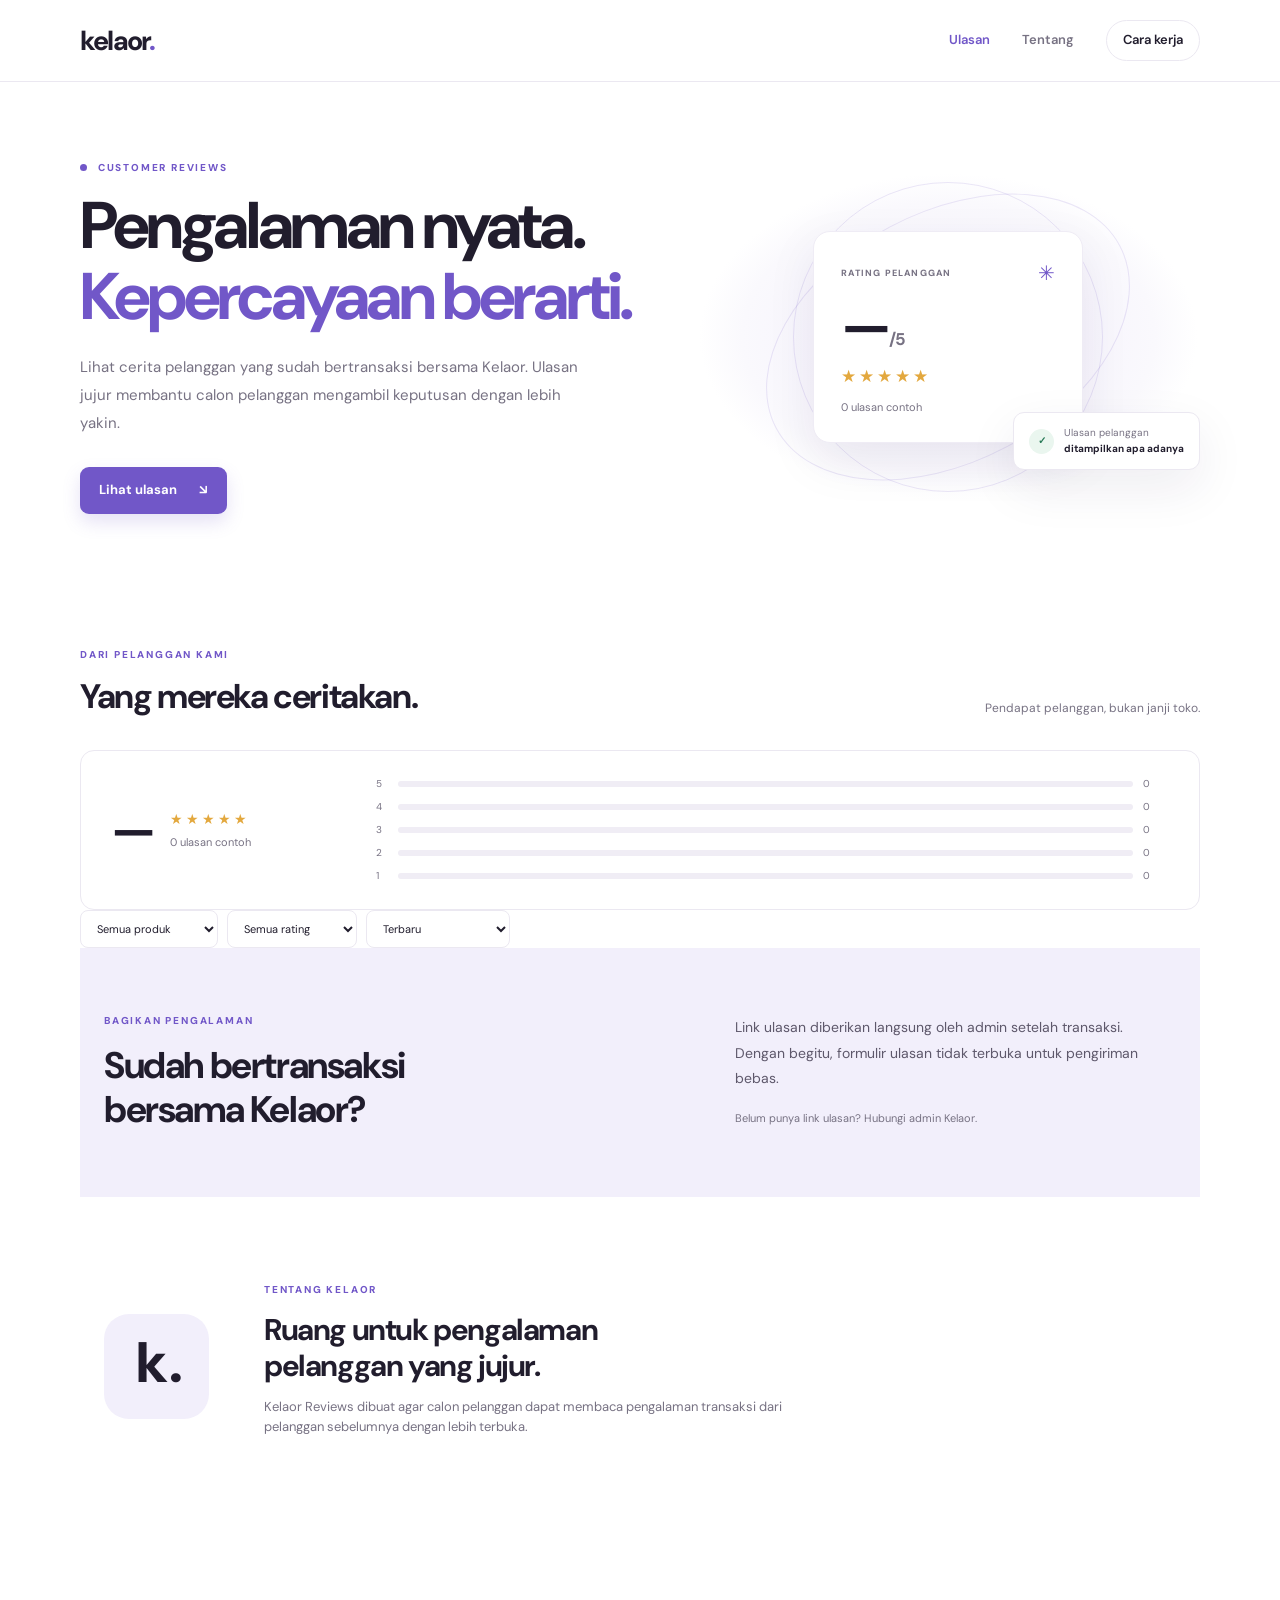
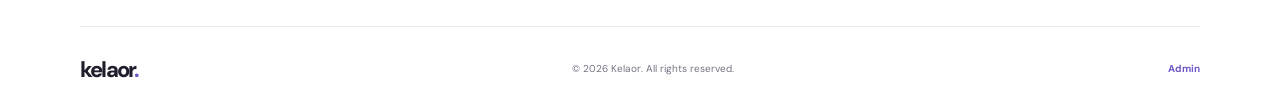
==== commit 30eec9a6: "Update index.html" ====
--- a/index.html
+++ b/index.html
@@ -57,24 +57,29 @@
         <div class="rating-bars" id="rating-bars" aria-label="Distribusi rating"></div>
       </div>
 
-      <div class="reviews-toolbar">
-        <div><h3>Semua ulasan</h3><span class="muted" id="result-count">—</span></div>
-        <label class="sr-only" for="product-filter">Filter produk</label>
-        <select id="product-filter">
-        <option value="all">Semua produk</option>
-         </select>
-          <label class="sr-only" for="sort-reviews">Urutkan ulasan</label>
-          <select id="sort-reviews">
-            <option value="newest">Terbaru</option>
-            <option value="highest">Rating tertinggi</option>
-            <option value="lowest">Rating terendah</option>
-          </select>
-        </div>
-      </div>
-      <div class="review-grid" id="review-list" aria-live="polite"></div>
-      <p class="empty-state hidden" id="empty-state">Belum ada ulasan untuk filter ini.</p>
-      <p class="demo-note">Pratinjau desain: ulasan yang tampil saat ini adalah data contoh, bukan testimoni pelanggan sebenarnya.</p>
-    </section>
+      <div class="toolbar-controls">
+  <label class="sr-only" for="product-filter">Filter produk</label>
+  <select id="product-filter">
+    <option value="all">Semua produk</option>
+  </select>
+
+  <label class="sr-only" for="rating-filter">Filter rating</label>
+  <select id="rating-filter">
+    <option value="all">Semua rating</option>
+    <option value="5">5 bintang</option>
+    <option value="4">4 bintang</option>
+    <option value="3">3 bintang</option>
+    <option value="2">2 bintang</option>
+    <option value="1">1 bintang</option>
+  </select>
+
+  <label class="sr-only" for="sort-reviews">Urutkan ulasan</label>
+  <select id="sort-reviews">
+    <option value="newest">Terbaru</option>
+    <option value="highest">Rating tertinggi</option>
+    <option value="lowest">Rating terendah</option>
+  </select>
+</div>
 
     <section class="how-section" id="cara-kerja">
       <div class="page-wrap how-inner">
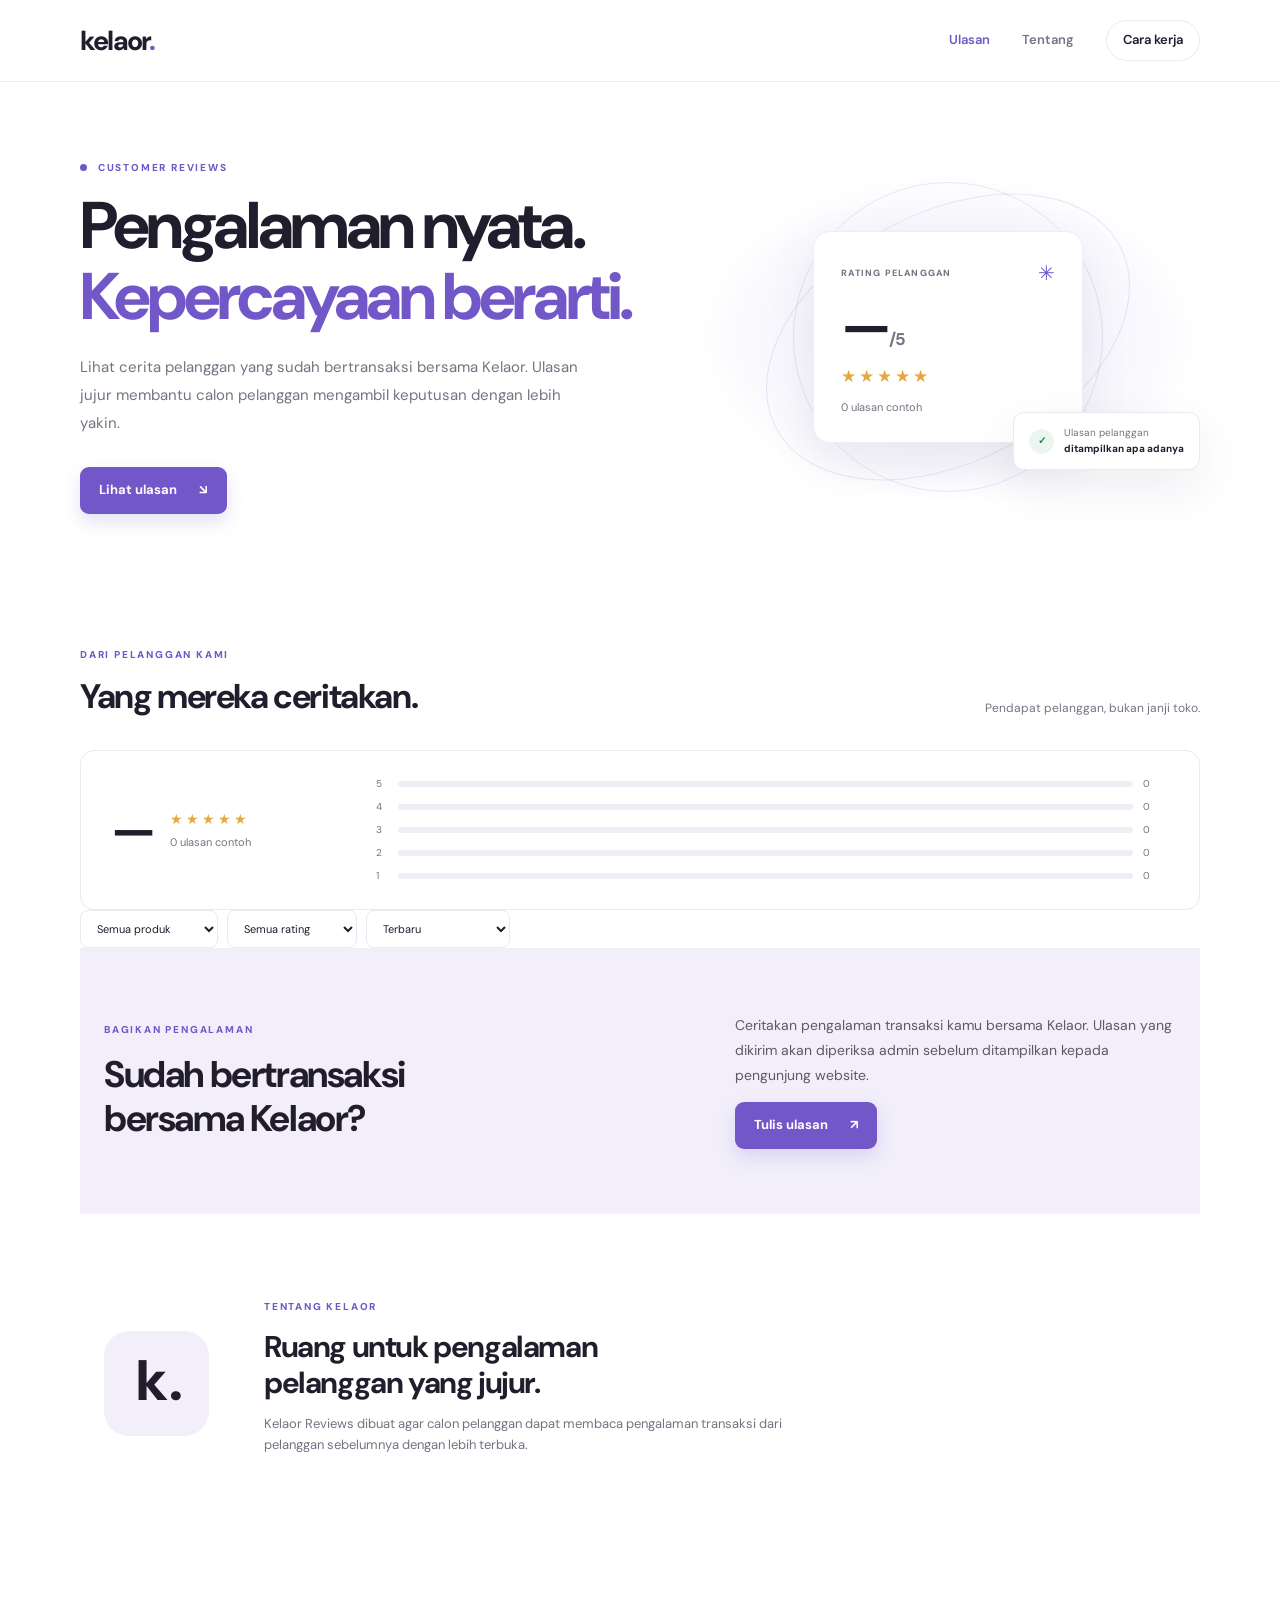
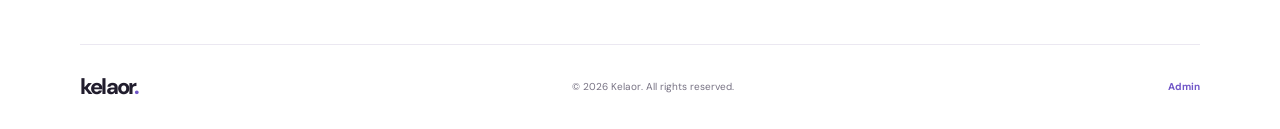
==== commit 4d1b8eba: "Update index.html" ====
--- a/index.html
+++ b/index.html
@@ -81,12 +81,26 @@
   </select>
 </div>
 
-    <section class="how-section" id="cara-kerja">
-      <div class="page-wrap how-inner">
-        <div><p class="eyebrow">BAGIKAN PENGALAMAN</p><h2>Sudah bertransaksi<br>bersama Kelaor?</h2></div>
-        <div class="how-copy"><p>Link ulasan diberikan langsung oleh admin setelah transaksi. Dengan begitu, formulir ulasan tidak terbuka untuk pengiriman bebas.</p><span class="muted">Belum punya link ulasan? Hubungi admin Kelaor.</span></div>
-      </div>
-    </section>
+   <section class="how-section" id="cara-kerja">
+  <div class="page-wrap how-inner">
+    <div>
+      <p class="eyebrow">BAGIKAN PENGALAMAN</p>
+      <h2>Sudah bertransaksi<br>bersama Kelaor?</h2>
+    </div>
+
+    <div class="how-copy">
+      <p>
+        Ceritakan pengalaman transaksi kamu bersama Kelaor.
+        Ulasan yang dikirim akan diperiksa admin sebelum ditampilkan
+        kepada pengunjung website.
+      </p>
+
+      <a class="button button-primary" href="submit.html">
+        Tulis ulasan <span aria-hidden="true">↗</span>
+      </a>
+    </div>
+  </div>
+</section>
 
     <section class="page-wrap about-section" id="tentang">
       <div class="about-mark">k .<span></span></div>
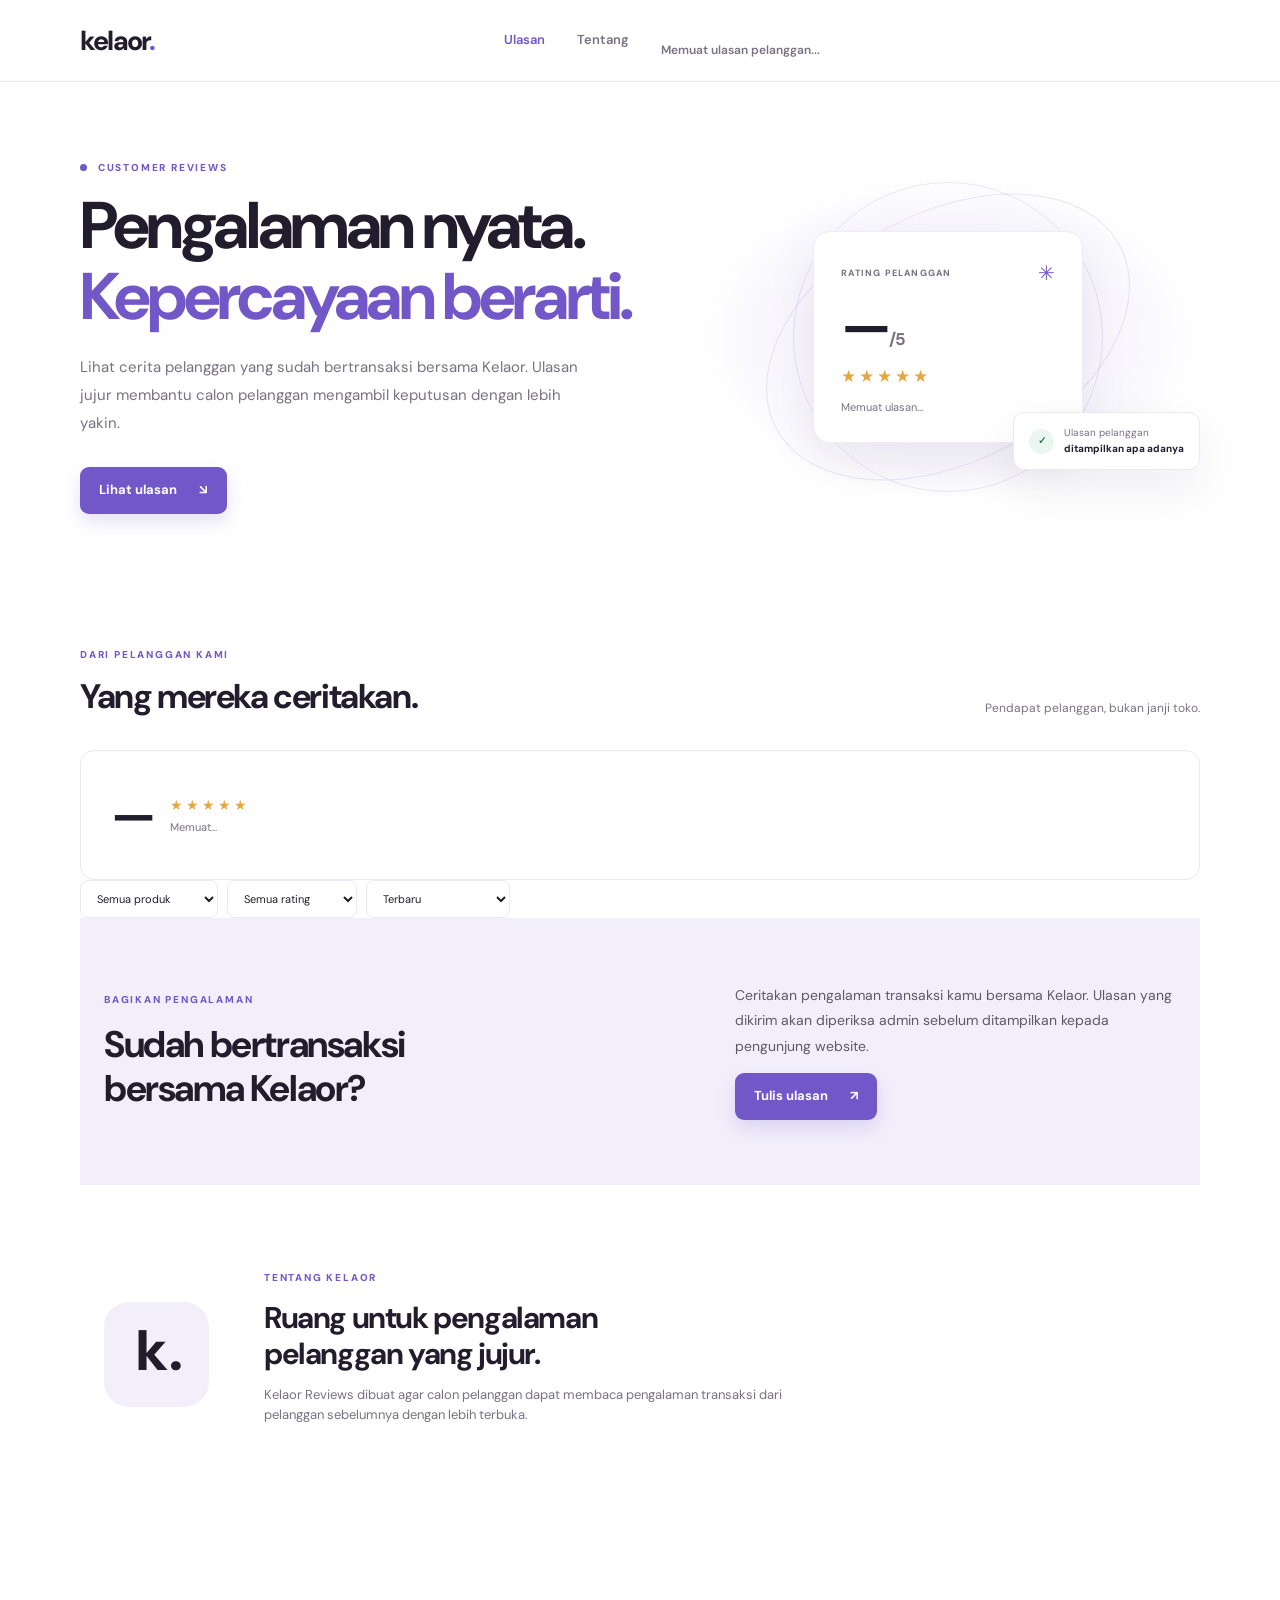
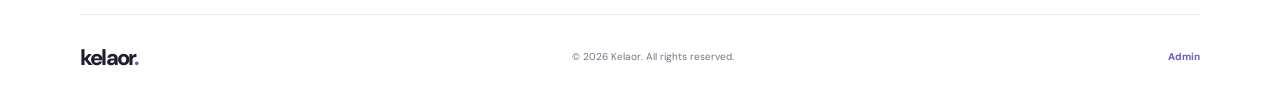
==== commit 2c0cbb7b: "Update index.html" ====
--- a/index.html
+++ b/index.html
@@ -18,7 +18,18 @@
     <nav class="header-nav" aria-label="Navigasi utama">
       <a class="active" href="#ulasan">Ulasan</a>
       <a href="#tentang">Tentang</a>
-      <a class="nav-cta" href="#cara-kerja">Cara kerja</a>
+            </div>
+
+      <!-- Daftar ulasan pelanggan -->
+      <div class="review-grid" id="review-list"></div>
+
+      <!-- Ditampilkan jika tidak ada ulasan -->
+      <div id="empty-state" hidden>
+        <p>Belum ada ulasan yang dapat ditampilkan.</p>
+      </div>
+    </section>
+
+    <section class="how-section" id="cara-kerja">
     </nav>
   </header>
 
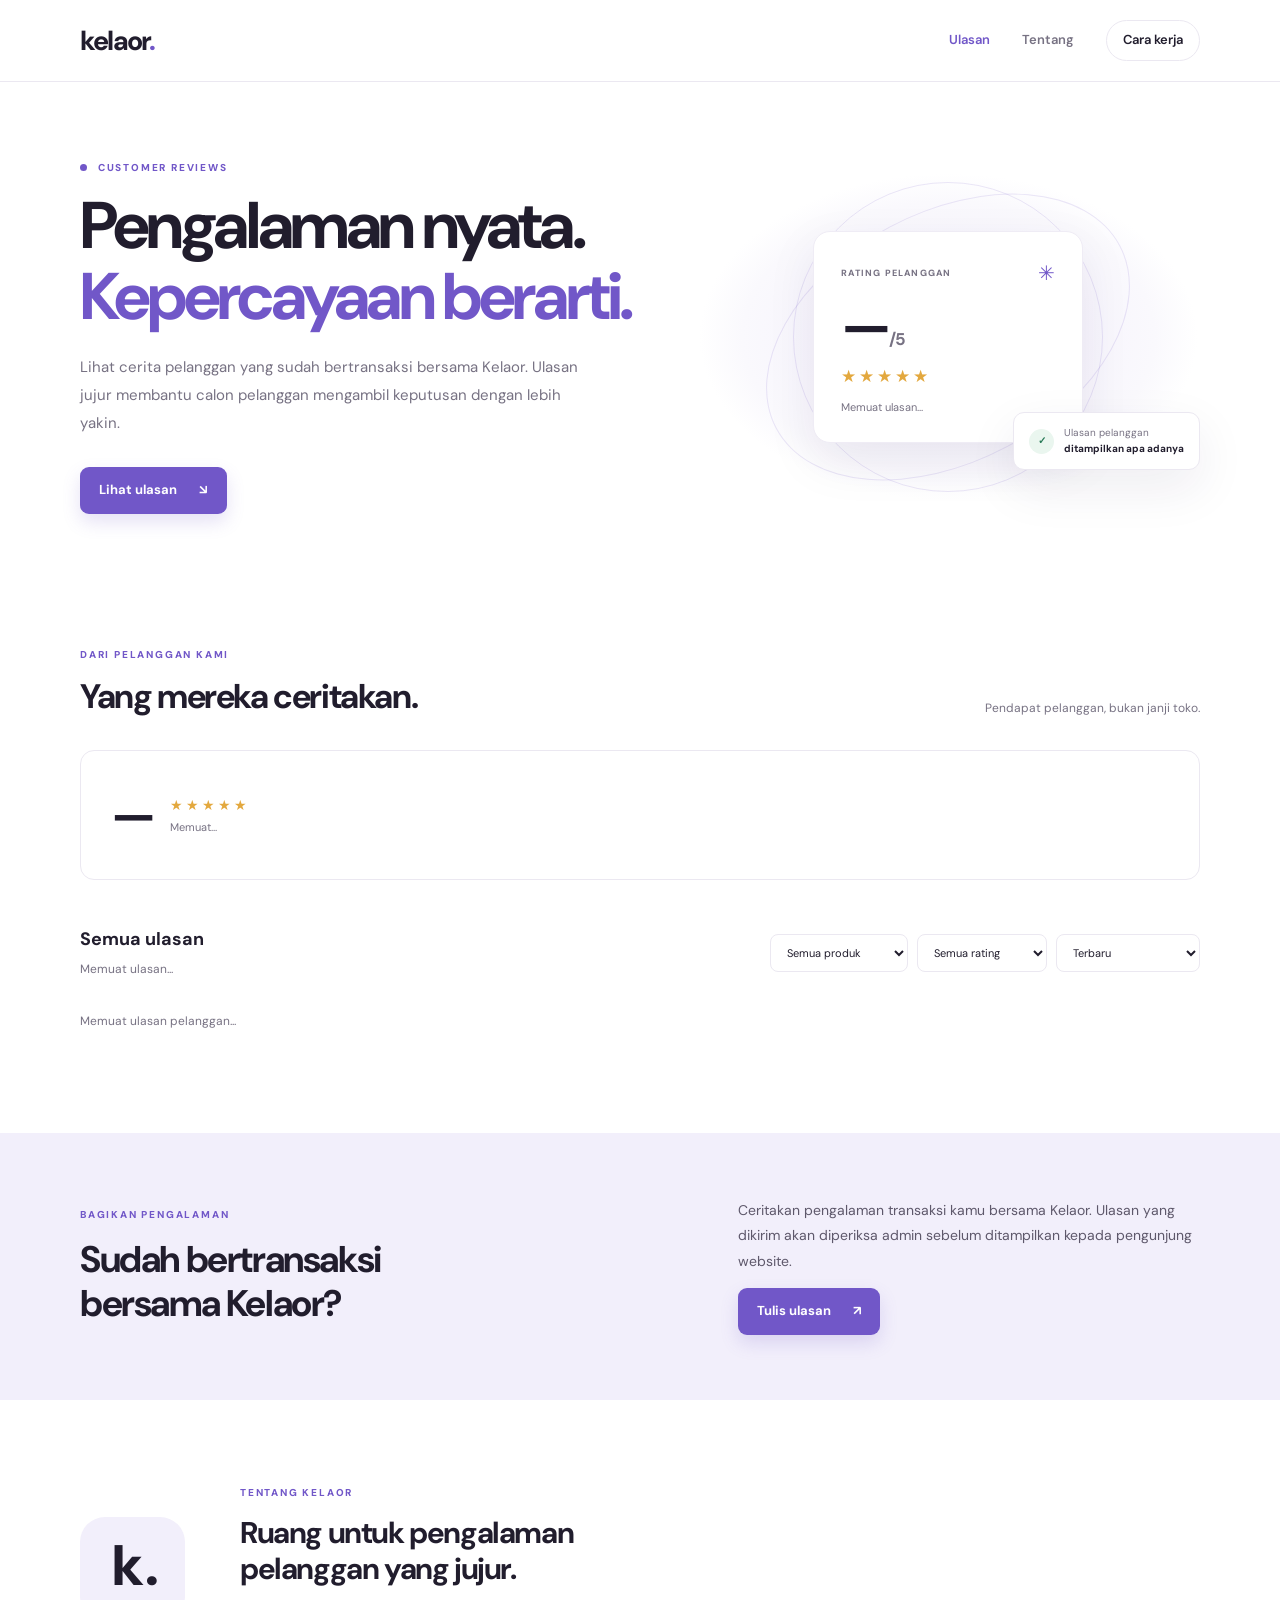
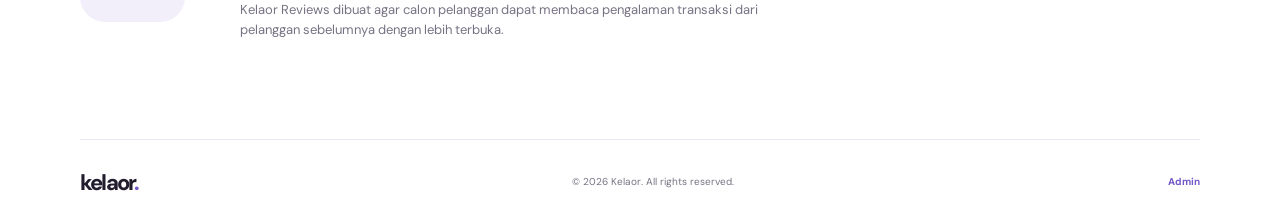
==== commit 3d574c92: "Update index.html" ====
--- a/index.html
+++ b/index.html
@@ -1,3 +1,4 @@
+
 <!doctype html>
 <html lang="id">
 <head>
@@ -6,119 +7,174 @@
   <meta name="theme-color" content="#7157c8">
   <meta name="description" content="Baca pengalaman pelanggan Kelaor dan lihat ulasan transaksi digital.">
   <title>Ulasan Pelanggan — Kelaor</title>
+
   <link rel="preconnect" href="https://fonts.googleapis.com">
   <link rel="preconnect" href="https://fonts.gstatic.com" crossorigin>
   <link href="https://fonts.googleapis.com/css2?family=DM+Sans:wght@400;500;600;700;800&display=swap" rel="stylesheet">
+
   <link rel="stylesheet" href="css/style.css">
   <script src="js/reviews.js" defer></script>
 </head>
+
 <body>
   <header class="site-header">
     <a class="brand" href="index.html" aria-label="Kelaor, halaman utama">kelaor<span>.</span></a>
+
     <nav class="header-nav" aria-label="Navigasi utama">
       <a class="active" href="#ulasan">Ulasan</a>
       <a href="#tentang">Tentang</a>
-            </div>
+      <a class="nav-cta" href="#cara-kerja">Cara kerja</a>
+    </nav>
+  </header>
 
-      <!-- Daftar ulasan pelanggan -->
+  <main>
+    <!-- HERO -->
+    <section class="hero page-wrap">
+      <div class="hero-copy">
+        <p class="eyebrow"><span class="eyebrow-dot"></span> CUSTOMER REVIEWS</p>
+
+        <h1>Pengalaman nyata.<br><span>Kepercayaan berarti.</span></h1>
+
+        <p class="hero-description">
+          Lihat cerita pelanggan yang sudah bertransaksi bersama Kelaor.
+          Ulasan jujur membantu calon pelanggan mengambil keputusan
+          dengan lebih yakin.
+        </p>
+
+        <a class="button button-primary" href="#ulasan">
+          Lihat ulasan <span aria-hidden="true">↘</span>
+        </a>
+      </div>
+
+      <div class="hero-art" aria-label="Ringkasan penilaian pelanggan">
+        <div class="art-orbit orbit-one"></div>
+        <div class="art-orbit orbit-two"></div>
+
+        <div class="rating-card">
+          <div class="rating-card-top">
+            <span class="mini-label">RATING PELANGGAN</span>
+            <span class="rating-icon">✳</span>
+          </div>
+
+          <div class="rating-number" id="hero-average">—<span>/5</span></div>
+          <div class="stars stars-large">★★★★★</div>
+          <p id="hero-count">Memuat ulasan...</p>
+        </div>
+
+        <div class="floating-note">
+          <span class="note-check">✓</span>
+          <span>Ulasan pelanggan<br><strong>ditampilkan apa adanya</strong></span>
+        </div>
+      </div>
+    </section>
+
+    <!-- ULASAN -->
+    <section class="page-wrap review-section" id="ulasan">
+      <div class="section-heading">
+        <div>
+          <p class="eyebrow">DARI PELANGGAN KAMI</p>
+          <h2>Yang mereka ceritakan.</h2>
+        </div>
+
+        <span class="section-side-note">Pendapat pelanggan, bukan janji toko.</span>
+      </div>
+
+      <!-- Ringkasan rating -->
+      <div class="review-summary">
+        <div class="summary-score">
+          <strong id="average-rating">—</strong>
+
+          <div>
+            <div class="stars">★★★★★</div>
+            <span id="total-reviews">Memuat...</span>
+          </div>
+        </div>
+
+        <div class="rating-bars" id="rating-bars" aria-label="Distribusi rating"></div>
+      </div>
+
+      <!-- Filter dan pengurutan -->
+      <div class="reviews-toolbar">
+        <div>
+          <h3>Semua ulasan</h3>
+          <span class="muted" id="result-count">Memuat ulasan...</span>
+        </div>
+
+        <div class="toolbar-controls">
+          <label class="sr-only" for="product-filter">Filter produk</label>
+          <select id="product-filter">
+            <option value="all">Semua produk</option>
+          </select>
+
+          <label class="sr-only" for="rating-filter">Filter rating</label>
+          <select id="rating-filter">
+            <option value="all">Semua rating</option>
+            <option value="5">5 bintang</option>
+            <option value="4">4 bintang</option>
+            <option value="3">3 bintang</option>
+            <option value="2">2 bintang</option>
+            <option value="1">1 bintang</option>
+          </select>
+
+          <label class="sr-only" for="sort-reviews">Urutkan ulasan</label>
+          <select id="sort-reviews">
+            <option value="newest">Terbaru</option>
+            <option value="highest">Rating tertinggi</option>
+            <option value="lowest">Rating terendah</option>
+          </select>
+        </div>
+      </div>
+
+      <!-- Kartu ulasan akan dibuat oleh JavaScript -->
       <div class="review-grid" id="review-list"></div>
 
-      <!-- Ditampilkan jika tidak ada ulasan -->
-      <div id="empty-state" hidden>
+      <!-- Pesan jika ulasan kosong -->
+      <div class="empty-state hidden" id="empty-state">
         <p>Belum ada ulasan yang dapat ditampilkan.</p>
       </div>
     </section>
 
+    <!-- CARA KERJA -->
     <section class="how-section" id="cara-kerja">
-    </nav>
-  </header>
+      <div class="page-wrap how-inner">
+        <div>
+          <p class="eyebrow">BAGIKAN PENGALAMAN</p>
+          <h2>Sudah bertransaksi<br>bersama Kelaor?</h2>
+        </div>
 
-  <main>
-    <section class="hero page-wrap">
-      <div class="hero-copy">
-        <p class="eyebrow"><span class="eyebrow-dot"></span> CUSTOMER REVIEWS</p>
-        <h1>Pengalaman nyata.<br><span>Kepercayaan berarti.</span></h1>
-        <p class="hero-description">Lihat cerita pelanggan yang sudah bertransaksi bersama Kelaor. Ulasan jujur membantu calon pelanggan mengambil keputusan dengan lebih yakin.</p>
-        <a class="button button-primary" href="#ulasan">Lihat ulasan <span aria-hidden="true">↘</span></a>
-      </div>
-      <div class="hero-art" aria-label="Ringkasan penilaian pelanggan">
-        <div class="art-orbit orbit-one"></div>
-        <div class="art-orbit orbit-two"></div>
-        <div class="rating-card">
-          <div class="rating-card-top"><span class="mini-label">RATING PELANGGAN</span><span class="rating-icon">✳</span></div>
-          <div class="rating-number" id="hero-average">—<span>/5</span></div>
-          <div class="stars stars-large" aria-label="Rating rata-rata">★★★★★</div>
-          <p id="hero-count">Memuat ulasan...</p>
+        <div class="how-copy">
+          <p>
+            Ceritakan pengalaman transaksi kamu bersama Kelaor.
+            Ulasan yang dikirim akan diperiksa admin sebelum ditampilkan
+            kepada pengunjung website.
+          </p>
+
+          <a class="button button-primary" href="submit.html">
+            Tulis ulasan <span aria-hidden="true">↗</span>
+          </a>
         </div>
-        <div class="floating-note"><span class="note-check">✓</span><span>Ulasan pelanggan<br><strong>ditampilkan apa adanya</strong></span></div>
       </div>
     </section>
 
-    <section class="page-wrap review-section" id="ulasan">
-      <div class="section-heading">
-        <div><p class="eyebrow">DARI PELANGGAN KAMI</p><h2>Yang mereka ceritakan.</h2></div>
-        <span class="section-side-note">Pendapat pelanggan, bukan janji toko.</span>
-      </div>
-
-      <div class="review-summary">
-        <div class="summary-score">
-          <strong id="average-rating">—</strong>
-          <div><div class="stars">★★★★★</div><span id="total-reviews">Memuat...</span></div>
-        </div>
-        <div class="rating-bars" id="rating-bars" aria-label="Distribusi rating"></div>
-      </div>
-
-      <div class="toolbar-controls">
-  <label class="sr-only" for="product-filter">Filter produk</label>
-  <select id="product-filter">
-    <option value="all">Semua produk</option>
-  </select>
-
-  <label class="sr-only" for="rating-filter">Filter rating</label>
-  <select id="rating-filter">
-    <option value="all">Semua rating</option>
-    <option value="5">5 bintang</option>
-    <option value="4">4 bintang</option>
-    <option value="3">3 bintang</option>
-    <option value="2">2 bintang</option>
-    <option value="1">1 bintang</option>
-  </select>
-
-  <label class="sr-only" for="sort-reviews">Urutkan ulasan</label>
-  <select id="sort-reviews">
-    <option value="newest">Terbaru</option>
-    <option value="highest">Rating tertinggi</option>
-    <option value="lowest">Rating terendah</option>
-  </select>
-</div>
-
-   <section class="how-section" id="cara-kerja">
-  <div class="page-wrap how-inner">
-    <div>
-      <p class="eyebrow">BAGIKAN PENGALAMAN</p>
-      <h2>Sudah bertransaksi<br>bersama Kelaor?</h2>
-    </div>
-
-    <div class="how-copy">
-      <p>
-        Ceritakan pengalaman transaksi kamu bersama Kelaor.
-        Ulasan yang dikirim akan diperiksa admin sebelum ditampilkan
-        kepada pengunjung website.
-      </p>
-
-      <a class="button button-primary" href="submit.html">
-        Tulis ulasan <span aria-hidden="true">↗</span>
-      </a>
-    </div>
-  </div>
-</section>
-
+    <!-- TENTANG -->
     <section class="page-wrap about-section" id="tentang">
       <div class="about-mark">k .<span></span></div>
-      <div><p class="eyebrow">TENTANG KELAOR</p><h2>Ruang untuk pengalaman<br>pelanggan yang jujur.</h2><p class="about-text">Kelaor Reviews dibuat agar calon pelanggan dapat membaca pengalaman transaksi dari pelanggan sebelumnya dengan lebih terbuka.</p></div>
+
+      <div>
+        <p class="eyebrow">TENTANG KELAOR</p>
+        <h2>Ruang untuk pengalaman<br>pelanggan yang jujur.</h2>
+        <p class="about-text">
+          Kelaor Reviews dibuat agar calon pelanggan dapat membaca
+          pengalaman transaksi dari pelanggan sebelumnya dengan lebih terbuka.
+        </p>
+      </div>
     </section>
   </main>
 
-  <footer class="site-footer page-wrap"><a class="brand" href="#">kelaor<span>.</span></a><span>© <span id="year"></span> Kelaor. All rights reserved.</span><a href="admin.html">Admin</a></footer>
+  <footer class="site-footer page-wrap">
+    <a class="brand" href="#">kelaor<span>.</span></a>
+    <span>© <span id="year"></span> Kelaor. All rights reserved.</span>
+    <a href="admin.html">Admin</a>
+  </footer>
 </body>
 </html>
